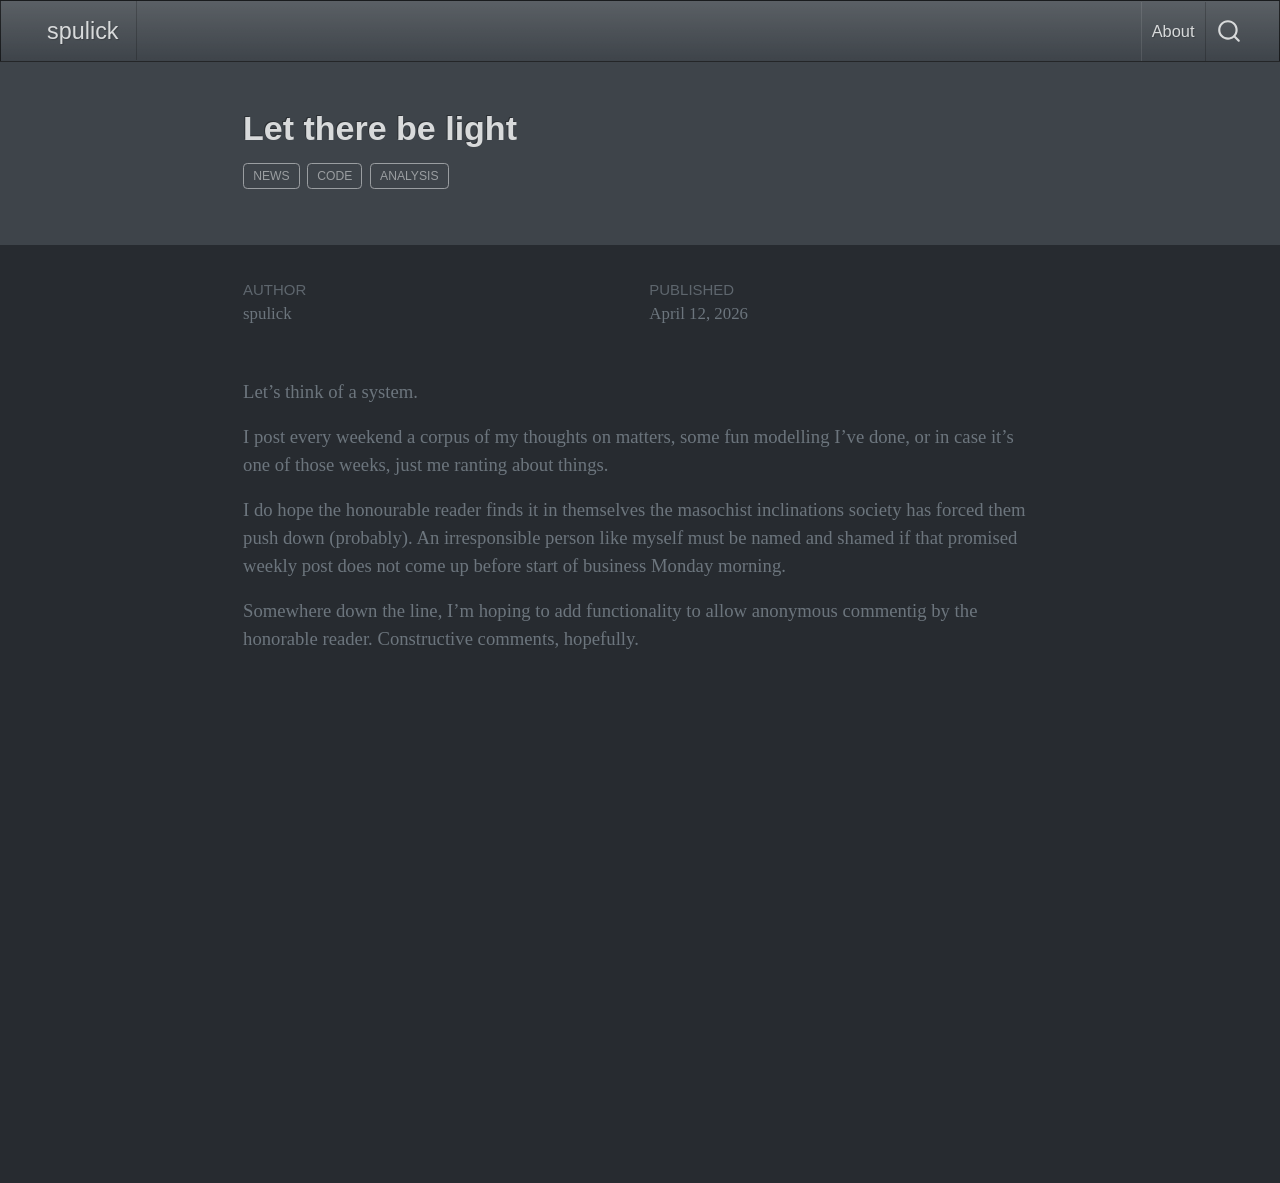
==== docs/posts/let-there-be-light/index.html @ ff6e0b41 "first post" ====
<!DOCTYPE html>
<html xmlns="http://www.w3.org/1999/xhtml" lang="en" xml:lang="en"><head>

<meta charset="utf-8">
<meta name="generator" content="quarto-1.9.36">

<meta name="viewport" content="width=device-width, initial-scale=1.0, user-scalable=yes">

<meta name="author" content="spulick">
<meta name="dcterms.date" content="2026-04-12">

<title>Let there be light – spulick</title>
<style>
/* Default styles provided by pandoc.
** See https://pandoc.org/MANUAL.html#variables-for-html for config info.
*/
code{white-space: pre-wrap;}
span.smallcaps{font-variant: small-caps;}
div.columns{display: flex; gap: min(4vw, 1.5em);}
div.column{flex: auto; overflow-x: auto;}
div.hanging-indent{margin-left: 1.5em; text-indent: -1.5em;}
ul.task-list{list-style: none;}
ul.task-list li input[type="checkbox"] {
  width: 0.8em;
  margin: 0 0.8em 0.2em -1em; /* quarto-specific, see https://github.com/quarto-dev/quarto-cli/issues/4556 */ 
  vertical-align: middle;
}
</style>


<script src="../../site_libs/quarto-nav/quarto-nav.js"></script>
<script src="../../site_libs/quarto-nav/headroom.min.js"></script>
<script src="../../site_libs/clipboard/clipboard.min.js"></script>
<script src="../../site_libs/quarto-search/autocomplete.umd.js"></script>
<script src="../../site_libs/quarto-search/fuse.min.js"></script>
<script src="../../site_libs/quarto-search/quarto-search.js"></script>
<meta name="quarto:offset" content="../../">
<script src="../../site_libs/quarto-html/quarto.js" type="module"></script>
<script src="../../site_libs/quarto-html/tabsets/tabsets.js" type="module"></script>
<script src="../../site_libs/quarto-html/popper.min.js"></script>
<script src="../../site_libs/quarto-html/tippy.umd.min.js"></script>
<script src="../../site_libs/quarto-html/anchor.min.js"></script>
<link href="../../site_libs/quarto-html/tippy.css" rel="stylesheet">
<link href="../../site_libs/quarto-html/quarto-syntax-highlighting-dark-f418161beb48e0141c760e455f12af2c.css" rel="stylesheet" id="quarto-text-highlighting-styles">
<script src="../../site_libs/bootstrap/bootstrap.min.js"></script>
<link href="../../site_libs/bootstrap/bootstrap-icons.css" rel="stylesheet">
<link href="../../site_libs/bootstrap/bootstrap-6e1418c7307e8a1997a0c33fc16a1750.min.css" rel="stylesheet" append-hash="true" id="quarto-bootstrap" data-mode="dark">
<script id="quarto-search-options" type="application/json">{
  "location": "navbar",
  "copy-button": false,
  "collapse-after": 3,
  "panel-placement": "end",
  "type": "overlay",
  "limit": 50,
  "keyboard-shortcut": [
    "f",
    "/",
    "s"
  ],
  "show-item-context": false,
  "language": {
    "search-no-results-text": "No results",
    "search-matching-documents-text": "matching documents",
    "search-copy-link-title": "Copy link to search",
    "search-hide-matches-text": "Hide additional matches",
    "search-more-match-text": "more match in this document",
    "search-more-matches-text": "more matches in this document",
    "search-clear-button-title": "Clear",
    "search-text-placeholder": "",
    "search-detached-cancel-button-title": "Cancel",
    "search-submit-button-title": "Submit",
    "search-label": "Search"
  }
}</script>


<link rel="stylesheet" href="../../styles.css">
</head>

<body class="nav-fixed fullcontent quarto-light">

<div id="quarto-search-results"></div>
  <header id="quarto-header" class="headroom fixed-top quarto-banner">
    <nav class="navbar navbar-expand-lg " data-bs-theme="dark">
      <div class="navbar-container container-fluid">
      <div class="navbar-brand-container mx-auto">
    <a class="navbar-brand" href="../../index.html">
    <span class="navbar-title">spulick</span>
    </a>
  </div>
            <div id="quarto-search" class="" title="Search"></div>
          <button class="navbar-toggler" type="button" data-bs-toggle="collapse" data-bs-target="#navbarCollapse" aria-controls="navbarCollapse" role="menu" aria-expanded="false" aria-label="Toggle navigation" onclick="if (window.quartoToggleHeadroom) { window.quartoToggleHeadroom(); }">
  <span class="navbar-toggler-icon"></span>
</button>
          <div class="collapse navbar-collapse" id="navbarCollapse">
            <ul class="navbar-nav navbar-nav-scroll ms-auto">
  <li class="nav-item">
    <a class="nav-link" href="../../about.html"> 
<span class="menu-text">About</span></a>
  </li>  
</ul>
          </div> <!-- /navcollapse -->
            <div class="quarto-navbar-tools">
</div>
      </div> <!-- /container-fluid -->
    </nav>
</header>
<!-- content -->
<header id="title-block-header" class="quarto-title-block default page-columns page-full">
  <div class="quarto-title-banner page-columns page-full">
    <div class="quarto-title column-body">
      <h1 class="title">Let there be light</h1>
                                <div class="quarto-categories">
                <div class="quarto-category">news</div>
                <div class="quarto-category">code</div>
                <div class="quarto-category">analysis</div>
              </div>
                  </div>
  </div>
    
  
  <div class="quarto-title-meta">

      <div>
      <div class="quarto-title-meta-heading">Author</div>
      <div class="quarto-title-meta-contents">
               <p>spulick </p>
            </div>
    </div>
      
      <div>
      <div class="quarto-title-meta-heading">Published</div>
      <div class="quarto-title-meta-contents">
        <p class="date">April 12, 2026</p>
      </div>
    </div>
    
      
    </div>
    
  
  </header><div id="quarto-content" class="quarto-container page-columns page-rows-contents page-layout-article page-navbar">
<!-- sidebar -->
<!-- margin-sidebar -->
    
<!-- main -->
<main class="content quarto-banner-title-block" id="quarto-document-content">





<p>Let’s think of a system.</p>
<p>I post every weekend a corpus of my thoughts on matters, some fun modelling I’ve done, or in case it’s one of those weeks, just me ranting about things.</p>
<p>I do hope the honourable reader finds it in themselves the masochist inclinations society has forced them push down (probably). An irresponsible person like myself must be named and shamed if that promised weekly post does not come up before start of business Monday morning.</p>
<p>Somewhere down the line, I’m hoping to add functionality to allow anonymous commentig by the honorable reader. Constructive comments, hopefully.</p>



</main> <!-- /main -->
<script id="quarto-html-after-body" type="application/javascript">
  window.document.addEventListener("DOMContentLoaded", function (event) {
    const icon = "";
    const anchorJS = new window.AnchorJS();
    anchorJS.options = {
      placement: 'right',
      icon: icon
    };
    anchorJS.add('.anchored');
    const isCodeAnnotation = (el) => {
      for (const clz of el.classList) {
        if (clz.startsWith('code-annotation-')) {                     
          return true;
        }
      }
      return false;
    }
    const onCopySuccess = function(e) {
      // button target
      const button = e.trigger;
      // don't keep focus
      button.blur();
      // flash "checked"
      button.classList.add('code-copy-button-checked');
      var currentTitle = button.getAttribute("title");
      button.setAttribute("title", "Copied!");
      let tooltip;
      if (window.bootstrap) {
        button.setAttribute("data-bs-toggle", "tooltip");
        button.setAttribute("data-bs-placement", "left");
        button.setAttribute("data-bs-title", "Copied!");
        tooltip = new bootstrap.Tooltip(button, 
          { trigger: "manual", 
            customClass: "code-copy-button-tooltip",
            offset: [0, -8]});
        tooltip.show();    
      }
      setTimeout(function() {
        if (tooltip) {
          tooltip.hide();
          button.removeAttribute("data-bs-title");
          button.removeAttribute("data-bs-toggle");
          button.removeAttribute("data-bs-placement");
        }
        button.setAttribute("title", currentTitle);
        button.classList.remove('code-copy-button-checked');
      }, 1000);
      // clear code selection
      e.clearSelection();
    }
    const getTextToCopy = function(trigger) {
      const outerScaffold = trigger.parentElement.cloneNode(true);
      const codeEl = outerScaffold.querySelector('code');
      for (const childEl of codeEl.children) {
        if (isCodeAnnotation(childEl)) {
          childEl.remove();
        }
      }
      return codeEl.innerText;
    }
    const clipboard = new window.ClipboardJS('.code-copy-button:not([data-in-quarto-modal])', {
      text: getTextToCopy
    });
    clipboard.on('success', onCopySuccess);
    if (window.document.getElementById('quarto-embedded-source-code-modal')) {
      const clipboardModal = new window.ClipboardJS('.code-copy-button[data-in-quarto-modal]', {
        text: getTextToCopy,
        container: window.document.getElementById('quarto-embedded-source-code-modal')
      });
      clipboardModal.on('success', onCopySuccess);
    }
      var localhostRegex = new RegExp(/^(?:http|https):\/\/localhost\:?[0-9]*\//);
      var mailtoRegex = new RegExp(/^mailto:/);
        var filterRegex = new RegExp("https:\/\/orectique\.github\.io");
      var isInternal = (href) => {
          return filterRegex.test(href) || localhostRegex.test(href) || mailtoRegex.test(href);
      }
      // Inspect non-navigation links and adorn them if external
     var links = window.document.querySelectorAll('a[href]:not(.nav-link):not(.navbar-brand):not(.toc-action):not(.sidebar-link):not(.sidebar-item-toggle):not(.pagination-link):not(.no-external):not([aria-hidden]):not(.dropdown-item):not(.quarto-navigation-tool):not(.about-link)');
      for (var i=0; i<links.length; i++) {
        const link = links[i];
        if (!isInternal(link.href)) {
          // undo the damage that might have been done by quarto-nav.js in the case of
          // links that we want to consider external
          if (link.dataset.originalHref !== undefined) {
            link.href = link.dataset.originalHref;
          }
        }
      }
    function tippyHover(el, contentFn, onTriggerFn, onUntriggerFn) {
      const config = {
        allowHTML: true,
        maxWidth: 500,
        delay: 100,
        arrow: false,
        appendTo: function(el) {
            return el.parentElement;
        },
        interactive: true,
        interactiveBorder: 10,
        theme: 'quarto',
        placement: 'bottom-start',
      };
      if (contentFn) {
        config.content = contentFn;
      }
      if (onTriggerFn) {
        config.onTrigger = onTriggerFn;
      }
      if (onUntriggerFn) {
        config.onUntrigger = onUntriggerFn;
      }
      window.tippy(el, config); 
    }
    const noterefs = window.document.querySelectorAll('a[role="doc-noteref"]');
    for (var i=0; i<noterefs.length; i++) {
      const ref = noterefs[i];
      tippyHover(ref, function() {
        // use id or data attribute instead here
        let href = ref.getAttribute('data-footnote-href') || ref.getAttribute('href');
        try { href = new URL(href).hash; } catch {}
        const id = href.replace(/^#\/?/, "");
        const note = window.document.getElementById(id);
        if (note) {
          return note.innerHTML;
        } else {
          return "";
        }
      });
    }
    const xrefs = window.document.querySelectorAll('a.quarto-xref');
    const processXRef = (id, note) => {
      // Strip column container classes
      const stripColumnClz = (el) => {
        el.classList.remove("page-full", "page-columns");
        if (el.children) {
          for (const child of el.children) {
            stripColumnClz(child);
          }
        }
      }
      stripColumnClz(note)
      if (id === null || id.startsWith('sec-')) {
        // Special case sections, only their first couple elements
        const container = document.createElement("div");
        if (note.children && note.children.length > 2) {
          container.appendChild(note.children[0].cloneNode(true));
          for (let i = 1; i < note.children.length; i++) {
            const child = note.children[i];
            if (child.tagName === "P" && child.innerText === "") {
              continue;
            } else {
              container.appendChild(child.cloneNode(true));
              break;
            }
          }
          if (window.Quarto?.typesetMath) {
            window.Quarto.typesetMath(container);
          }
          return container.innerHTML
        } else {
          if (window.Quarto?.typesetMath) {
            window.Quarto.typesetMath(note);
          }
          return note.innerHTML;
        }
      } else {
        // Remove any anchor links if they are present
        const anchorLink = note.querySelector('a.anchorjs-link');
        if (anchorLink) {
          anchorLink.remove();
        }
        if (window.Quarto?.typesetMath) {
          window.Quarto.typesetMath(note);
        }
        if (note.classList.contains("callout")) {
          return note.outerHTML;
        } else {
          return note.innerHTML;
        }
      }
    }
    for (var i=0; i<xrefs.length; i++) {
      const xref = xrefs[i];
      tippyHover(xref, undefined, function(instance) {
        instance.disable();
        let url = xref.getAttribute('href');
        let hash = undefined; 
        if (url.startsWith('#')) {
          hash = url;
        } else {
          try { hash = new URL(url).hash; } catch {}
        }
        if (hash) {
          const id = hash.replace(/^#\/?/, "");
          const note = window.document.getElementById(id);
          if (note !== null) {
            try {
              const html = processXRef(id, note.cloneNode(true));
              instance.setContent(html);
            } finally {
              instance.enable();
              instance.show();
            }
          } else {
            // See if we can fetch this
            fetch(url.split('#')[0])
            .then(res => res.text())
            .then(html => {
              const parser = new DOMParser();
              const htmlDoc = parser.parseFromString(html, "text/html");
              const note = htmlDoc.getElementById(id);
              if (note !== null) {
                const html = processXRef(id, note);
                instance.setContent(html);
              } 
            }).finally(() => {
              instance.enable();
              instance.show();
            });
          }
        } else {
          // See if we can fetch a full url (with no hash to target)
          // This is a special case and we should probably do some content thinning / targeting
          fetch(url)
          .then(res => res.text())
          .then(html => {
            const parser = new DOMParser();
            const htmlDoc = parser.parseFromString(html, "text/html");
            const note = htmlDoc.querySelector('main.content');
            if (note !== null) {
              // This should only happen for chapter cross references
              // (since there is no id in the URL)
              // remove the first header
              if (note.children.length > 0 && note.children[0].tagName === "HEADER") {
                note.children[0].remove();
              }
              const html = processXRef(null, note);
              instance.setContent(html);
            } 
          }).finally(() => {
            instance.enable();
            instance.show();
          });
        }
      }, function(instance) {
      });
    }
        let selectedAnnoteEl;
        const selectorForAnnotation = ( cell, annotation) => {
          let cellAttr = 'data-code-cell="' + cell + '"';
          let lineAttr = 'data-code-annotation="' +  annotation + '"';
          const selector = 'span[' + cellAttr + '][' + lineAttr + ']';
          return selector;
        }
        const selectCodeLines = (annoteEl) => {
          const doc = window.document;
          const targetCell = annoteEl.getAttribute("data-target-cell");
          const targetAnnotation = annoteEl.getAttribute("data-target-annotation");
          const annoteSpan = window.document.querySelector(selectorForAnnotation(targetCell, targetAnnotation));
          const lines = annoteSpan.getAttribute("data-code-lines").split(",");
          const lineIds = lines.map((line) => {
            return targetCell + "-" + line;
          })
          let top = null;
          let height = null;
          let parent = null;
          if (lineIds.length > 0) {
              //compute the position of the single el (top and bottom and make a div)
              const el = window.document.getElementById(lineIds[0]);
              top = el.offsetTop;
              height = el.offsetHeight;
              parent = el.parentElement.parentElement;
            if (lineIds.length > 1) {
              const lastEl = window.document.getElementById(lineIds[lineIds.length - 1]);
              const bottom = lastEl.offsetTop + lastEl.offsetHeight;
              height = bottom - top;
            }
            if (top !== null && height !== null && parent !== null) {
              // cook up a div (if necessary) and position it 
              let div = window.document.getElementById("code-annotation-line-highlight");
              if (div === null) {
                div = window.document.createElement("div");
                div.setAttribute("id", "code-annotation-line-highlight");
                div.style.position = 'absolute';
                parent.appendChild(div);
              }
              div.style.top = top - 2 + "px";
              div.style.height = height + 4 + "px";
              div.style.left = 0;
              let gutterDiv = window.document.getElementById("code-annotation-line-highlight-gutter");
              if (gutterDiv === null) {
                gutterDiv = window.document.createElement("div");
                gutterDiv.setAttribute("id", "code-annotation-line-highlight-gutter");
                gutterDiv.style.position = 'absolute';
                const codeCell = window.document.getElementById(targetCell);
                const gutter = codeCell.querySelector('.code-annotation-gutter');
                gutter.appendChild(gutterDiv);
              }
              gutterDiv.style.top = top - 2 + "px";
              gutterDiv.style.height = height + 4 + "px";
            }
            selectedAnnoteEl = annoteEl;
          }
        };
        const unselectCodeLines = () => {
          const elementsIds = ["code-annotation-line-highlight", "code-annotation-line-highlight-gutter"];
          elementsIds.forEach((elId) => {
            const div = window.document.getElementById(elId);
            if (div) {
              div.remove();
            }
          });
          selectedAnnoteEl = undefined;
        };
          // Handle positioning of the toggle
      window.addEventListener(
        "resize",
        throttle(() => {
          elRect = undefined;
          if (selectedAnnoteEl) {
            selectCodeLines(selectedAnnoteEl);
          }
        }, 10)
      );
      function throttle(fn, ms) {
      let throttle = false;
      let timer;
        return (...args) => {
          if(!throttle) { // first call gets through
              fn.apply(this, args);
              throttle = true;
          } else { // all the others get throttled
              if(timer) clearTimeout(timer); // cancel #2
              timer = setTimeout(() => {
                fn.apply(this, args);
                timer = throttle = false;
              }, ms);
          }
        };
      }
        // Attach click handler to the DT
        const annoteDls = window.document.querySelectorAll('dt[data-target-cell]');
        for (const annoteDlNode of annoteDls) {
          annoteDlNode.addEventListener('click', (event) => {
            const clickedEl = event.target;
            if (clickedEl !== selectedAnnoteEl) {
              unselectCodeLines();
              const activeEl = window.document.querySelector('dt[data-target-cell].code-annotation-active');
              if (activeEl) {
                activeEl.classList.remove('code-annotation-active');
              }
              selectCodeLines(clickedEl);
              clickedEl.classList.add('code-annotation-active');
            } else {
              // Unselect the line
              unselectCodeLines();
              clickedEl.classList.remove('code-annotation-active');
            }
          });
        }
    const findCites = (el) => {
      const parentEl = el.parentElement;
      if (parentEl) {
        const cites = parentEl.dataset.cites;
        if (cites) {
          return {
            el,
            cites: cites.split(' ')
          };
        } else {
          return findCites(el.parentElement)
        }
      } else {
        return undefined;
      }
    };
    var bibliorefs = window.document.querySelectorAll('a[role="doc-biblioref"]');
    for (var i=0; i<bibliorefs.length; i++) {
      const ref = bibliorefs[i];
      const citeInfo = findCites(ref);
      if (citeInfo) {
        tippyHover(citeInfo.el, function() {
          var popup = window.document.createElement('div');
          citeInfo.cites.forEach(function(cite) {
            var citeDiv = window.document.createElement('div');
            citeDiv.classList.add('hanging-indent');
            citeDiv.classList.add('csl-entry');
            var biblioDiv = window.document.getElementById('ref-' + cite);
            if (biblioDiv) {
              citeDiv.innerHTML = biblioDiv.innerHTML;
            }
            popup.appendChild(citeDiv);
          });
          return popup.innerHTML;
        });
      }
    }
  });
  </script>
</div> <!-- /content -->




</body></html>
---- docs/site_libs/quarto-html/tippy.css ----
.tippy-box[data-animation=fade][data-state=hidden]{opacity:0}[data-tippy-root]{max-width:calc(100vw - 10px)}.tippy-box{position:relative;background-color:#333;color:#fff;border-radius:4px;font-size:14px;line-height:1.4;white-space:normal;outline:0;transition-property:transform,visibility,opacity}.tippy-box[data-placement^=top]>.tippy-arrow{bottom:0}.tippy-box[data-placement^=top]>.tippy-arrow:before{bottom:-7px;left:0;border-width:8px 8px 0;border-top-color:initial;transform-origin:center top}.tippy-box[data-placement^=bottom]>.tippy-arrow{top:0}.tippy-box[data-placement^=bottom]>.tippy-arrow:before{top:-7px;left:0;border-width:0 8px 8px;border-bottom-color:initial;transform-origin:center bottom}.tippy-box[data-placement^=left]>.tippy-arrow{right:0}.tippy-box[data-placement^=left]>.tippy-arrow:before{border-width:8px 0 8px 8px;border-left-color:initial;right:-7px;transform-origin:center left}.tippy-box[data-placement^=right]>.tippy-arrow{left:0}.tippy-box[data-placement^=right]>.tippy-arrow:before{left:-7px;border-width:8px 8px 8px 0;border-right-color:initial;transform-origin:center right}.tippy-box[data-inertia][data-state=visible]{transition-timing-function:cubic-bezier(.54,1.5,.38,1.11)}.tippy-arrow{width:16px;height:16px;color:#333}.tippy-arrow:before{content:"";position:absolute;border-color:transparent;border-style:solid}.tippy-content{position:relative;padding:5px 9px;z-index:1}
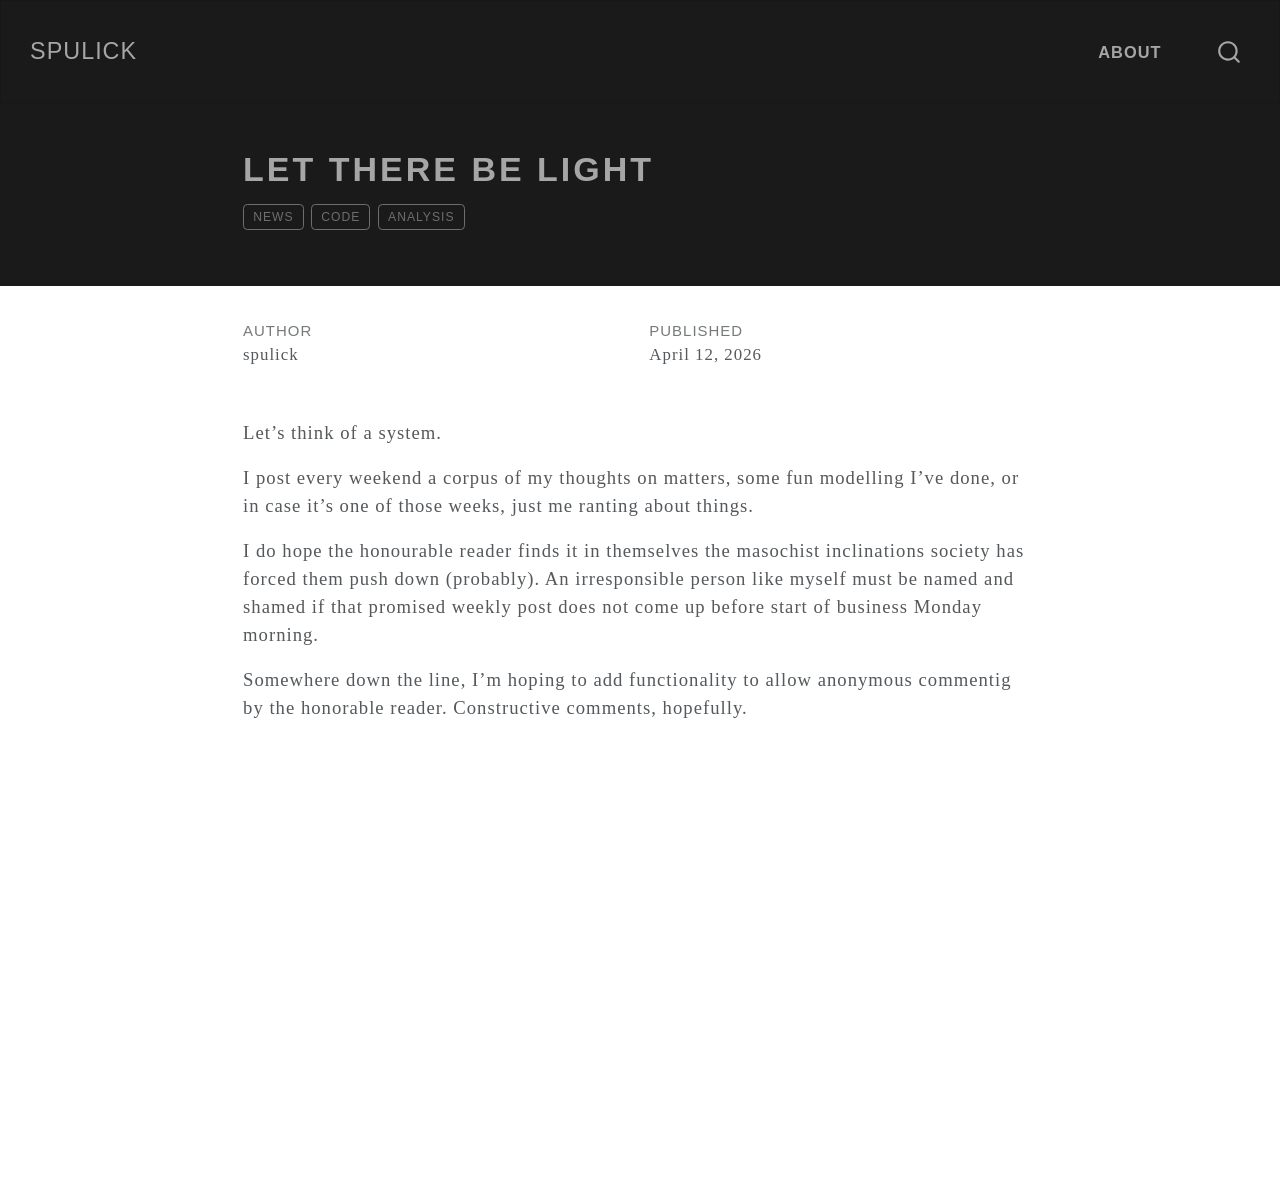
==== commit 3e941517: "first post" ====
--- a/docs/posts/let-there-be-light/index.html
+++ b/docs/posts/let-there-be-light/index.html
@@ -41,10 +41,10 @@
 <script src="../../site_libs/quarto-html/tippy.umd.min.js"></script>
 <script src="../../site_libs/quarto-html/anchor.min.js"></script>
 <link href="../../site_libs/quarto-html/tippy.css" rel="stylesheet">
-<link href="../../site_libs/quarto-html/quarto-syntax-highlighting-dark-f418161beb48e0141c760e455f12af2c.css" rel="stylesheet" id="quarto-text-highlighting-styles">
+<link href="../../site_libs/quarto-html/quarto-syntax-highlighting-845c23b38eaddc0f92fda52bfe77a8c8.css" rel="stylesheet" id="quarto-text-highlighting-styles">
 <script src="../../site_libs/bootstrap/bootstrap.min.js"></script>
 <link href="../../site_libs/bootstrap/bootstrap-icons.css" rel="stylesheet">
-<link href="../../site_libs/bootstrap/bootstrap-6e1418c7307e8a1997a0c33fc16a1750.min.css" rel="stylesheet" append-hash="true" id="quarto-bootstrap" data-mode="dark">
+<link href="../../site_libs/bootstrap/bootstrap-02dc0880b6fbe15156df90eae56b6f1d.min.css" rel="stylesheet" append-hash="true" id="quarto-bootstrap" data-mode="light">
 <script id="quarto-search-options" type="application/json">{
   "location": "navbar",
   "copy-button": false,
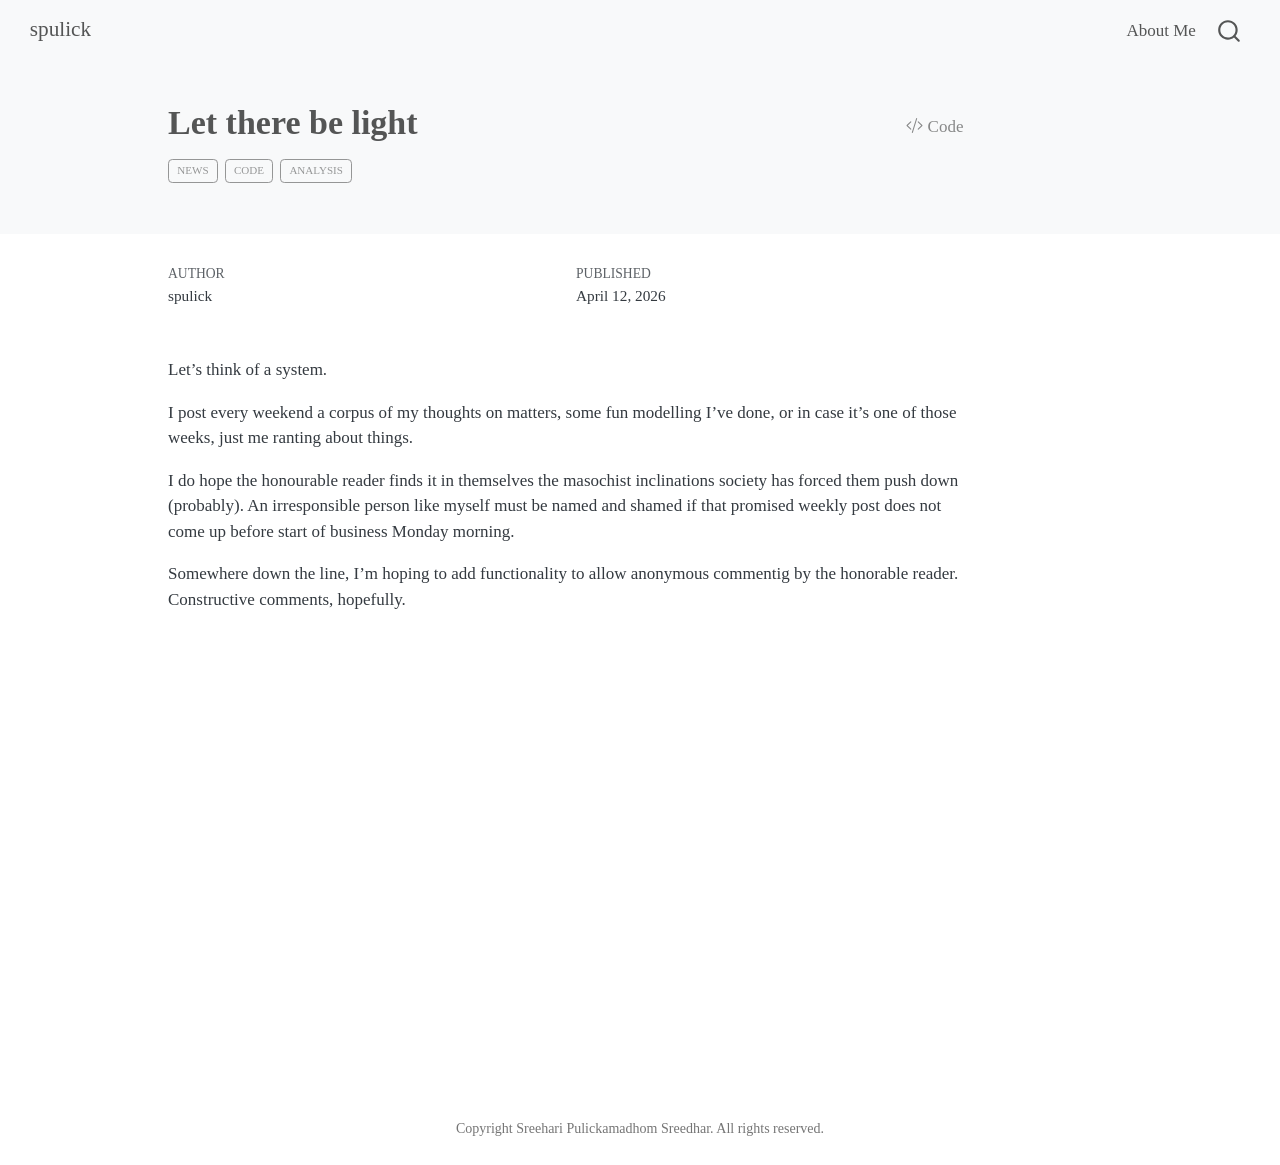
==== commit 050c0d44: "new themeing" ====
--- a/docs/posts/let-there-be-light/index.html
+++ b/docs/posts/let-there-be-light/index.html
@@ -25,6 +25,41 @@
   margin: 0 0.8em 0.2em -1em; /* quarto-specific, see https://github.com/quarto-dev/quarto-cli/issues/4556 */ 
   vertical-align: middle;
 }
+/* CSS for syntax highlighting */
+html { -webkit-text-size-adjust: 100%; }
+pre > code.sourceCode { white-space: pre; position: relative; }
+pre > code.sourceCode > span { display: inline-block; line-height: 1.25; }
+pre > code.sourceCode > span:empty { height: 1.2em; }
+.sourceCode { overflow: visible; }
+code.sourceCode > span { color: inherit; text-decoration: inherit; }
+div.sourceCode { margin: 1em 0; }
+pre.sourceCode { margin: 0; }
+@media screen {
+div.sourceCode { overflow: auto; }
+}
+@media print {
+pre > code.sourceCode { white-space: pre-wrap; }
+pre > code.sourceCode > span { text-indent: -5em; padding-left: 5em; }
+}
+pre.numberSource code
+  { counter-reset: source-line 0; }
+pre.numberSource code > span
+  { position: relative; left: -4em; counter-increment: source-line; }
+pre.numberSource code > span > a:first-child::before
+  { content: counter(source-line);
+    position: relative; left: -1em; text-align: right; vertical-align: baseline;
+    border: none; display: inline-block;
+    -webkit-touch-callout: none; -webkit-user-select: none;
+    -khtml-user-select: none; -moz-user-select: none;
+    -ms-user-select: none; user-select: none;
+    padding: 0 4px; width: 4em;
+  }
+pre.numberSource { margin-left: 3em;  padding-left: 4px; }
+div.sourceCode
+  {   }
+@media screen {
+pre > code.sourceCode > span > a:first-child::before { text-decoration: underline; }
+}
 </style>
 
 
@@ -41,10 +76,10 @@
 <script src="../../site_libs/quarto-html/tippy.umd.min.js"></script>
 <script src="../../site_libs/quarto-html/anchor.min.js"></script>
 <link href="../../site_libs/quarto-html/tippy.css" rel="stylesheet">
-<link href="../../site_libs/quarto-html/quarto-syntax-highlighting-845c23b38eaddc0f92fda52bfe77a8c8.css" rel="stylesheet" id="quarto-text-highlighting-styles">
+<link href="../../site_libs/quarto-html/quarto-syntax-highlighting-a06763021a52c43c40a351ac8b799b8f.css" rel="stylesheet" id="quarto-text-highlighting-styles">
 <script src="../../site_libs/bootstrap/bootstrap.min.js"></script>
 <link href="../../site_libs/bootstrap/bootstrap-icons.css" rel="stylesheet">
-<link href="../../site_libs/bootstrap/bootstrap-02dc0880b6fbe15156df90eae56b6f1d.min.css" rel="stylesheet" append-hash="true" id="quarto-bootstrap" data-mode="light">
+<link href="../../site_libs/bootstrap/bootstrap-e4dd36a664c12945fe01d4b4748d0a98.min.css" rel="stylesheet" append-hash="true" id="quarto-bootstrap" data-mode="light">
 <script id="quarto-search-options" type="application/json">{
   "location": "navbar",
   "copy-button": false,
@@ -72,12 +107,25 @@
     "search-label": "Search"
   }
 }</script>
-
-
-<link rel="stylesheet" href="../../styles.css">
+<style>
+@import url('https://fonts.googleapis.com/css2?family=EB+Garamond:ital,wght@0,400..800;1,400..800&display=swap')
+@import url('https://fonts.googleapis.com/css2?family=Fira+Code:wght@300..700&display=swap')
+</style>
+<script>
+MathJax = {
+    tex: {
+        tags: 'all'  // should be 'ams', 'none', or 'all'
+    },
+    output: {
+        font: 'mathjax-fira'
+    }
+};
+</script>
+
+
 </head>
 
-<body class="nav-fixed fullcontent quarto-light">
+<body class="nav-fixed quarto-light">
 
 <div id="quarto-search-results"></div>
   <header id="quarto-header" class="headroom fixed-top quarto-banner">
@@ -96,7 +144,7 @@
             <ul class="navbar-nav navbar-nav-scroll ms-auto">
   <li class="nav-item">
     <a class="nav-link" href="../../about.html"> 
-<span class="menu-text">About</span></a>
+<span class="menu-text">About Me</span></a>
   </li>  
 </ul>
           </div> <!-- /navcollapse -->
@@ -109,7 +157,7 @@
 <header id="title-block-header" class="quarto-title-block default page-columns page-full">
   <div class="quarto-title-banner page-columns page-full">
     <div class="quarto-title column-body">
-      <h1 class="title">Let there be light</h1>
+      <div class="quarto-title-block"><div><h1 class="title">Let there be light</h1><button type="button" class="btn code-tools-button" id="quarto-code-tools-source"><i class="bi"></i> Code</button></div></div>
                                 <div class="quarto-categories">
                 <div class="quarto-category">news</div>
                 <div class="quarto-category">code</div>
@@ -142,7 +190,9 @@
   </header><div id="quarto-content" class="quarto-container page-columns page-rows-contents page-layout-article page-navbar">
 <!-- sidebar -->
 <!-- margin-sidebar -->
-    
+    <div id="quarto-margin-sidebar" class="sidebar margin-sidebar zindex-bottom">
+        
+    </div>
 <!-- main -->
 <main class="content quarto-banner-title-block" id="quarto-document-content">
 
@@ -157,7 +207,8 @@
 
 
 
-</main> <!-- /main -->
+
+<a onclick="window.scrollTo(0, 0); return false;" role="button" id="quarto-back-to-top"><i class="bi bi-arrow-up"></i> Back to top</a></main> <!-- /main -->
 <script id="quarto-html-after-body" type="application/javascript">
   window.document.addEventListener("DOMContentLoaded", function (event) {
     const icon = "";
@@ -229,6 +280,57 @@
       });
       clipboardModal.on('success', onCopySuccess);
     }
+    const viewSource = window.document.getElementById('quarto-view-source') ||
+                       window.document.getElementById('quarto-code-tools-source');
+    if (viewSource) {
+      const sourceUrl = viewSource.getAttribute("data-quarto-source-url");
+      viewSource.addEventListener("click", function(e) {
+        if (sourceUrl) {
+          // rstudio viewer pane
+          if (/\bcapabilities=\b/.test(window.location)) {
+            window.open(sourceUrl);
+          } else {
+            window.location.href = sourceUrl;
+          }
+        } else {
+          const modal = new bootstrap.Modal(document.getElementById('quarto-embedded-source-code-modal'));
+          modal.show();
+        }
+        return false;
+      });
+    }
+    function toggleCodeHandler(show) {
+      return function(e) {
+        const detailsSrc = window.document.querySelectorAll(".cell > details > .sourceCode");
+        for (let i=0; i<detailsSrc.length; i++) {
+          const details = detailsSrc[i].parentElement;
+          if (show) {
+            details.open = true;
+          } else {
+            details.removeAttribute("open");
+          }
+        }
+        const cellCodeDivs = window.document.querySelectorAll(".cell > .sourceCode");
+        const fromCls = show ? "hidden" : "unhidden";
+        const toCls = show ? "unhidden" : "hidden";
+        for (let i=0; i<cellCodeDivs.length; i++) {
+          const codeDiv = cellCodeDivs[i];
+          if (codeDiv.classList.contains(fromCls)) {
+            codeDiv.classList.remove(fromCls);
+            codeDiv.classList.add(toCls);
+          } 
+        }
+        return false;
+      }
+    }
+    const hideAllCode = window.document.getElementById("quarto-hide-all-code");
+    if (hideAllCode) {
+      hideAllCode.addEventListener("click", toggleCodeHandler(false));
+    }
+    const showAllCode = window.document.getElementById("quarto-show-all-code");
+    if (showAllCode) {
+      showAllCode.addEventListener("click", toggleCodeHandler(true));
+    }
       var localhostRegex = new RegExp(/^(?:http|https):\/\/localhost\:?[0-9]*\//);
       var mailtoRegex = new RegExp(/^mailto:/);
         var filterRegex = new RegExp("https:\/\/orectique\.github\.io");
@@ -245,6 +347,13 @@
           if (link.dataset.originalHref !== undefined) {
             link.href = link.dataset.originalHref;
           }
+            // target, if specified
+            link.setAttribute("target", "_blank");
+            if (link.getAttribute("rel") === null) {
+              link.setAttribute("rel", "noopener");
+            }
+            // default icon
+            link.classList.add("external");
         }
       }
     function tippyHover(el, contentFn, onTriggerFn, onUntriggerFn) {
@@ -557,8 +666,41 @@
       }
     }
   });
-  </script>
+  </script><div class="modal fade" id="quarto-embedded-source-code-modal" tabindex="-1" aria-labelledby="quarto-embedded-source-code-modal-label" aria-hidden="true"><div class="modal-dialog modal-dialog-scrollable"><div class="modal-content"><div class="modal-header"><h5 class="modal-title" id="quarto-embedded-source-code-modal-label">Source Code</h5><button class="btn-close" data-bs-dismiss="modal"></button></div><div class="modal-body"><div class="">
+<div class="code-copy-outer-scaffold"><div class="sourceCode" id="cb1" data-shortcodes="false"><pre class="sourceCode markdown code-with-copy"><code class="sourceCode markdown"><span id="cb1-1"><a href="#cb1-1" aria-hidden="true" tabindex="-1"></a><span class="co">---</span></span>
+<span id="cb1-2"><a href="#cb1-2" aria-hidden="true" tabindex="-1"></a><span class="an">title:</span><span class="co"> "Let there be light"</span></span>
+<span id="cb1-3"><a href="#cb1-3" aria-hidden="true" tabindex="-1"></a><span class="an">author:</span><span class="co"> "spulick"</span></span>
+<span id="cb1-4"><a href="#cb1-4" aria-hidden="true" tabindex="-1"></a><span class="an">date:</span><span class="co"> "2026-04-12"</span></span>
+<span id="cb1-5"><a href="#cb1-5" aria-hidden="true" tabindex="-1"></a><span class="an">categories:</span><span class="co"> [news, code, analysis]</span></span>
+<span id="cb1-6"><a href="#cb1-6" aria-hidden="true" tabindex="-1"></a><span class="co">#image: "image.jpg"</span></span>
+<span id="cb1-7"><a href="#cb1-7" aria-hidden="true" tabindex="-1"></a><span class="co">---</span></span>
+<span id="cb1-8"><a href="#cb1-8" aria-hidden="true" tabindex="-1"></a></span>
+<span id="cb1-9"><a href="#cb1-9" aria-hidden="true" tabindex="-1"></a>Let's think of a system. </span>
+<span id="cb1-10"><a href="#cb1-10" aria-hidden="true" tabindex="-1"></a></span>
+<span id="cb1-11"><a href="#cb1-11" aria-hidden="true" tabindex="-1"></a>I post every weekend a corpus of my thoughts on matters, some fun modelling I've done, or in case it's one of those weeks, just me ranting about things. </span>
+<span id="cb1-12"><a href="#cb1-12" aria-hidden="true" tabindex="-1"></a></span>
+<span id="cb1-13"><a href="#cb1-13" aria-hidden="true" tabindex="-1"></a>I do hope the honourable reader finds it in themselves the masochist inclinations society has forced them push down (probably). An irresponsible person like myself must be named and shamed if that promised weekly post does not come up before start of business Monday morning. </span>
+<span id="cb1-14"><a href="#cb1-14" aria-hidden="true" tabindex="-1"></a></span>
+<span id="cb1-15"><a href="#cb1-15" aria-hidden="true" tabindex="-1"></a>Somewhere down the line, I'm hoping to add functionality to allow anonymous commentig by the honorable reader. Constructive comments, hopefully.</span></code></pre></div><button title="Copy to Clipboard" class="code-copy-button" data-in-quarto-modal=""><i class="bi"></i></button></div>
+</div></div></div></div></div>
 </div> <!-- /content -->
+<footer class="footer">
+  <div class="nav-footer">
+    <div class="nav-footer-left">
+      &nbsp;
+    </div>   
+    <div class="nav-footer-center">
+      <ul class="footer-items list-unstyled">
+    <li class="nav-item">
+ Copyright Sreehari Pulickamadhom Sreedhar. All rights reserved.
+  </li>  
+</ul>
+    </div>
+    <div class="nav-footer-right">
+      &nbsp;
+    </div>
+  </div>
+</footer>
 
 
 
--- a/docs/site_libs/quarto-html/quarto-syntax-highlighting-a06763021a52c43c40a351ac8b799b8f.css
+++ b/docs/site_libs/quarto-html/quarto-syntax-highlighting-a06763021a52c43c40a351ac8b799b8f.css
@@ -0,0 +1,210 @@
+/* quarto syntax highlight colors */
+:root {
+  --quarto-hl-al-color: #ff5555;
+  --quarto-hl-an-color: #6a737d;
+  --quarto-hl-at-color: #d73a49;
+  --quarto-hl-bn-color: #005cc5;
+  --quarto-hl-bu-color: #d73a49;
+  --quarto-hl-ch-color: #032f62;
+  --quarto-hl-co-color: #6a737d;
+  --quarto-hl-cv-color: #6a737d;
+  --quarto-hl-cn-color: #005cc5;
+  --quarto-hl-cf-color: #d73a49;
+  --quarto-hl-dt-color: #d73a49;
+  --quarto-hl-dv-color: #005cc5;
+  --quarto-hl-do-color: #6a737d;
+  --quarto-hl-er-color: #ff5555;
+  --quarto-hl-ex-color: #d73a49;
+  --quarto-hl-fl-color: #005cc5;
+  --quarto-hl-fu-color: #6f42c1;
+  --quarto-hl-im-color: #032f62;
+  --quarto-hl-in-color: #6a737d;
+  --quarto-hl-kw-color: #d73a49;
+  --quarto-hl-op-color: #24292e;
+  --quarto-hl-pp-color: #d73a49;
+  --quarto-hl-re-color: #6a737d;
+  --quarto-hl-sc-color: #005cc5;
+  --quarto-hl-ss-color: #032f62;
+  --quarto-hl-st-color: #032f62;
+  --quarto-hl-va-color: #e36209;
+  --quarto-hl-vs-color: #032f62;
+  --quarto-hl-wa-color: #ff5555;
+}
+
+/* other quarto variables */
+:root {
+  --quarto-font-monospace: SFMono-Regular, Menlo, Monaco, Consolas, "Liberation Mono", "Courier New", monospace;
+}
+
+/* syntax highlight based on Pandoc's rules */
+pre > code.sourceCode > span {
+  color: #24292e;
+}
+
+code.sourceCode > span {
+  color: #24292e;
+}
+
+div.sourceCode,
+div.sourceCode pre.sourceCode {
+  color: #24292e;
+}
+
+/* Normal */
+code span {
+  color: #24292e;
+}
+
+/* Alert */
+code span.al {
+  font-weight: bold;
+  color: #ff5555;
+}
+
+/* Annotation */
+code span.an {
+  color: #6a737d;
+}
+
+/* Attribute */
+code span.at {
+  color: #d73a49;
+}
+
+/* BaseN */
+code span.bn {
+  color: #005cc5;
+}
+
+/* BuiltIn */
+code span.bu {
+  color: #d73a49;
+}
+
+/* ControlFlow */
+code span.cf {
+  color: #d73a49;
+}
+
+/* Char */
+code span.ch {
+  color: #032f62;
+}
+
+/* Constant */
+code span.cn {
+  color: #005cc5;
+}
+
+/* Comment */
+code span.co {
+  color: #6a737d;
+}
+
+/* CommentVar */
+code span.cv {
+  color: #6a737d;
+}
+
+/* Documentation */
+code span.do {
+  color: #6a737d;
+}
+
+/* DataType */
+code span.dt {
+  color: #d73a49;
+}
+
+/* DecVal */
+code span.dv {
+  color: #005cc5;
+}
+
+/* Error */
+code span.er {
+  color: #ff5555;
+  text-decoration: underline;
+}
+
+/* Extension */
+code span.ex {
+  font-weight: bold;
+  color: #d73a49;
+}
+
+/* Float */
+code span.fl {
+  color: #005cc5;
+}
+
+/* Function */
+code span.fu {
+  color: #6f42c1;
+}
+
+/* Import */
+code span.im {
+  color: #032f62;
+}
+
+/* Information */
+code span.in {
+  color: #6a737d;
+}
+
+/* Keyword */
+code span.kw {
+  color: #d73a49;
+}
+
+/* Operator */
+code span.op {
+  color: #24292e;
+}
+
+/* Preprocessor */
+code span.pp {
+  color: #d73a49;
+}
+
+/* RegionMarker */
+code span.re {
+  color: #6a737d;
+}
+
+/* SpecialChar */
+code span.sc {
+  color: #005cc5;
+}
+
+/* SpecialString */
+code span.ss {
+  color: #032f62;
+}
+
+/* String */
+code span.st {
+  color: #032f62;
+}
+
+/* Variable */
+code span.va {
+  color: #e36209;
+}
+
+/* VerbatimString */
+code span.vs {
+  color: #032f62;
+}
+
+/* Warning */
+code span.wa {
+  color: #ff5555;
+}
+
+.prevent-inlining {
+  content: "</";
+}
+
+/*# sourceMappingURL=46e398abf449b319388f84d8d856e60b.css.map */
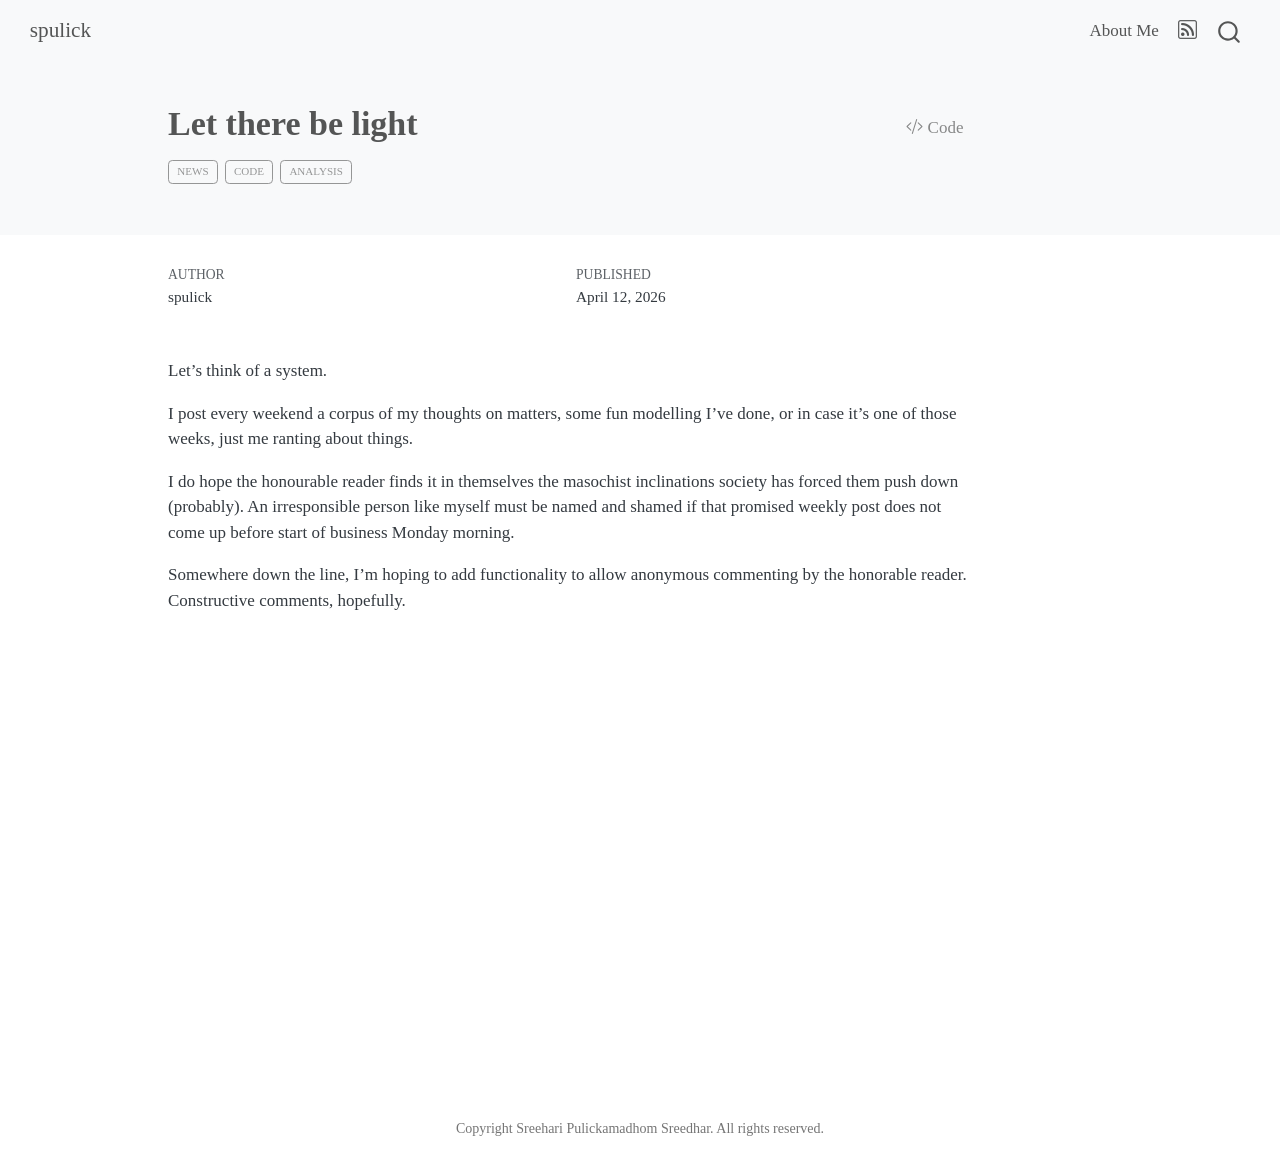
==== commit c899d293: "new themeing" ====
--- a/docs/posts/let-there-be-light/index.html
+++ b/docs/posts/let-there-be-light/index.html
@@ -146,6 +146,11 @@
     <a class="nav-link" href="../../about.html"> 
 <span class="menu-text">About Me</span></a>
   </li>  
+  <li class="nav-item compact">
+    <a class="nav-link" href="../../index.xml"> <i class="bi bi-rss" role="img">
+</i> 
+<span class="menu-text"></span></a>
+  </li>  
 </ul>
           </div> <!-- /navcollapse -->
             <div class="quarto-navbar-tools">
@@ -203,7 +208,7 @@
 <p>Let’s think of a system.</p>
 <p>I post every weekend a corpus of my thoughts on matters, some fun modelling I’ve done, or in case it’s one of those weeks, just me ranting about things.</p>
 <p>I do hope the honourable reader finds it in themselves the masochist inclinations society has forced them push down (probably). An irresponsible person like myself must be named and shamed if that promised weekly post does not come up before start of business Monday morning.</p>
-<p>Somewhere down the line, I’m hoping to add functionality to allow anonymous commentig by the honorable reader. Constructive comments, hopefully.</p>
+<p>Somewhere down the line, I’m hoping to add functionality to allow anonymous commenting by the honorable reader. Constructive comments, hopefully.</p>
 
 
 
@@ -333,7 +338,7 @@
     }
       var localhostRegex = new RegExp(/^(?:http|https):\/\/localhost\:?[0-9]*\//);
       var mailtoRegex = new RegExp(/^mailto:/);
-        var filterRegex = new RegExp("https:\/\/orectique\.github\.io");
+        var filterRegex = new RegExp("https:\/\/spulick\.github\.io");
       var isInternal = (href) => {
           return filterRegex.test(href) || localhostRegex.test(href) || mailtoRegex.test(href);
       }
@@ -681,7 +686,7 @@
 <span id="cb1-12"><a href="#cb1-12" aria-hidden="true" tabindex="-1"></a></span>
 <span id="cb1-13"><a href="#cb1-13" aria-hidden="true" tabindex="-1"></a>I do hope the honourable reader finds it in themselves the masochist inclinations society has forced them push down (probably). An irresponsible person like myself must be named and shamed if that promised weekly post does not come up before start of business Monday morning. </span>
 <span id="cb1-14"><a href="#cb1-14" aria-hidden="true" tabindex="-1"></a></span>
-<span id="cb1-15"><a href="#cb1-15" aria-hidden="true" tabindex="-1"></a>Somewhere down the line, I'm hoping to add functionality to allow anonymous commentig by the honorable reader. Constructive comments, hopefully.</span></code></pre></div><button title="Copy to Clipboard" class="code-copy-button" data-in-quarto-modal=""><i class="bi"></i></button></div>
+<span id="cb1-15"><a href="#cb1-15" aria-hidden="true" tabindex="-1"></a>Somewhere down the line, I'm hoping to add functionality to allow anonymous commenting by the honorable reader. Constructive comments, hopefully.</span></code></pre></div><button title="Copy to Clipboard" class="code-copy-button" data-in-quarto-modal=""><i class="bi"></i></button></div>
 </div></div></div></div></div>
 </div> <!-- /content -->
 <footer class="footer">
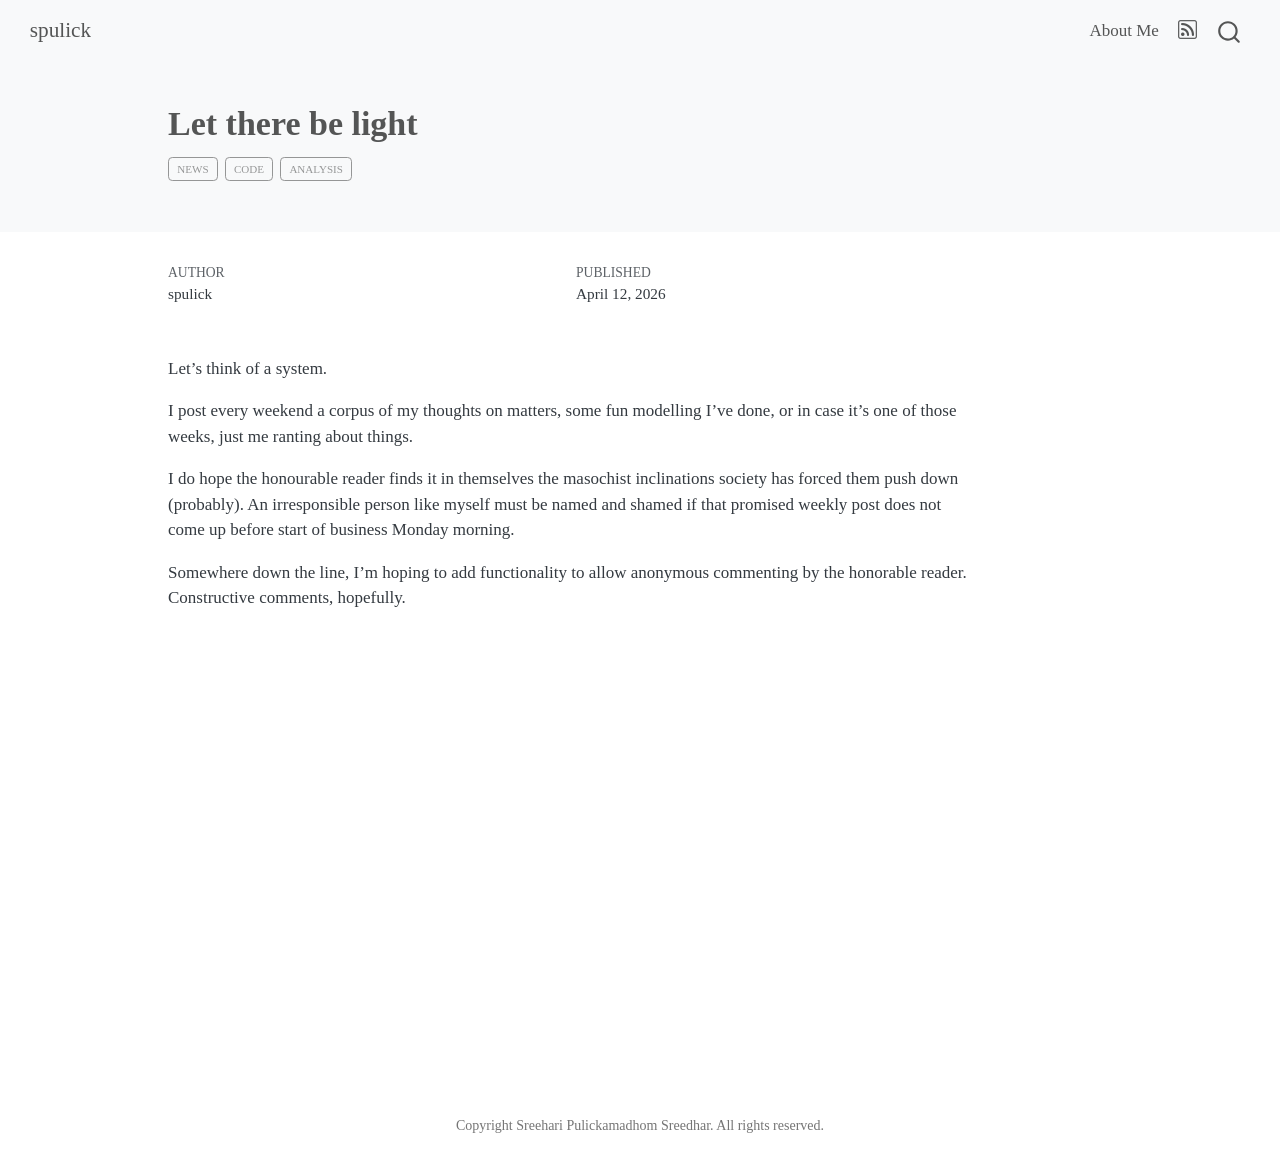
==== commit 6d57263a: "lolcat" ====
--- a/docs/posts/let-there-be-light/index.html
+++ b/docs/posts/let-there-be-light/index.html
@@ -24,41 +24,6 @@
   width: 0.8em;
   margin: 0 0.8em 0.2em -1em; /* quarto-specific, see https://github.com/quarto-dev/quarto-cli/issues/4556 */ 
   vertical-align: middle;
-}
-/* CSS for syntax highlighting */
-html { -webkit-text-size-adjust: 100%; }
-pre > code.sourceCode { white-space: pre; position: relative; }
-pre > code.sourceCode > span { display: inline-block; line-height: 1.25; }
-pre > code.sourceCode > span:empty { height: 1.2em; }
-.sourceCode { overflow: visible; }
-code.sourceCode > span { color: inherit; text-decoration: inherit; }
-div.sourceCode { margin: 1em 0; }
-pre.sourceCode { margin: 0; }
-@media screen {
-div.sourceCode { overflow: auto; }
-}
-@media print {
-pre > code.sourceCode { white-space: pre-wrap; }
-pre > code.sourceCode > span { text-indent: -5em; padding-left: 5em; }
-}
-pre.numberSource code
-  { counter-reset: source-line 0; }
-pre.numberSource code > span
-  { position: relative; left: -4em; counter-increment: source-line; }
-pre.numberSource code > span > a:first-child::before
-  { content: counter(source-line);
-    position: relative; left: -1em; text-align: right; vertical-align: baseline;
-    border: none; display: inline-block;
-    -webkit-touch-callout: none; -webkit-user-select: none;
-    -khtml-user-select: none; -moz-user-select: none;
-    -ms-user-select: none; user-select: none;
-    padding: 0 4px; width: 4em;
-  }
-pre.numberSource { margin-left: 3em;  padding-left: 4px; }
-div.sourceCode
-  {   }
-@media screen {
-pre > code.sourceCode > span > a:first-child::before { text-decoration: underline; }
 }
 </style>
 
@@ -162,7 +127,7 @@
 <header id="title-block-header" class="quarto-title-block default page-columns page-full">
   <div class="quarto-title-banner page-columns page-full">
     <div class="quarto-title column-body">
-      <div class="quarto-title-block"><div><h1 class="title">Let there be light</h1><button type="button" class="btn code-tools-button" id="quarto-code-tools-source"><i class="bi"></i> Code</button></div></div>
+      <h1 class="title">Let there be light</h1>
                                 <div class="quarto-categories">
                 <div class="quarto-category">news</div>
                 <div class="quarto-category">code</div>
@@ -212,7 +177,6 @@
 
 
 
-
 <a onclick="window.scrollTo(0, 0); return false;" role="button" id="quarto-back-to-top"><i class="bi bi-arrow-up"></i> Back to top</a></main> <!-- /main -->
 <script id="quarto-html-after-body" type="application/javascript">
   window.document.addEventListener("DOMContentLoaded", function (event) {
@@ -284,57 +248,6 @@
         container: window.document.getElementById('quarto-embedded-source-code-modal')
       });
       clipboardModal.on('success', onCopySuccess);
-    }
-    const viewSource = window.document.getElementById('quarto-view-source') ||
-                       window.document.getElementById('quarto-code-tools-source');
-    if (viewSource) {
-      const sourceUrl = viewSource.getAttribute("data-quarto-source-url");
-      viewSource.addEventListener("click", function(e) {
-        if (sourceUrl) {
-          // rstudio viewer pane
-          if (/\bcapabilities=\b/.test(window.location)) {
-            window.open(sourceUrl);
-          } else {
-            window.location.href = sourceUrl;
-          }
-        } else {
-          const modal = new bootstrap.Modal(document.getElementById('quarto-embedded-source-code-modal'));
-          modal.show();
-        }
-        return false;
-      });
-    }
-    function toggleCodeHandler(show) {
-      return function(e) {
-        const detailsSrc = window.document.querySelectorAll(".cell > details > .sourceCode");
-        for (let i=0; i<detailsSrc.length; i++) {
-          const details = detailsSrc[i].parentElement;
-          if (show) {
-            details.open = true;
-          } else {
-            details.removeAttribute("open");
-          }
-        }
-        const cellCodeDivs = window.document.querySelectorAll(".cell > .sourceCode");
-        const fromCls = show ? "hidden" : "unhidden";
-        const toCls = show ? "unhidden" : "hidden";
-        for (let i=0; i<cellCodeDivs.length; i++) {
-          const codeDiv = cellCodeDivs[i];
-          if (codeDiv.classList.contains(fromCls)) {
-            codeDiv.classList.remove(fromCls);
-            codeDiv.classList.add(toCls);
-          } 
-        }
-        return false;
-      }
-    }
-    const hideAllCode = window.document.getElementById("quarto-hide-all-code");
-    if (hideAllCode) {
-      hideAllCode.addEventListener("click", toggleCodeHandler(false));
-    }
-    const showAllCode = window.document.getElementById("quarto-show-all-code");
-    if (showAllCode) {
-      showAllCode.addEventListener("click", toggleCodeHandler(true));
     }
       var localhostRegex = new RegExp(/^(?:http|https):\/\/localhost\:?[0-9]*\//);
       var mailtoRegex = new RegExp(/^mailto:/);
@@ -671,23 +584,7 @@
       }
     }
   });
-  </script><div class="modal fade" id="quarto-embedded-source-code-modal" tabindex="-1" aria-labelledby="quarto-embedded-source-code-modal-label" aria-hidden="true"><div class="modal-dialog modal-dialog-scrollable"><div class="modal-content"><div class="modal-header"><h5 class="modal-title" id="quarto-embedded-source-code-modal-label">Source Code</h5><button class="btn-close" data-bs-dismiss="modal"></button></div><div class="modal-body"><div class="">
-<div class="code-copy-outer-scaffold"><div class="sourceCode" id="cb1" data-shortcodes="false"><pre class="sourceCode markdown code-with-copy"><code class="sourceCode markdown"><span id="cb1-1"><a href="#cb1-1" aria-hidden="true" tabindex="-1"></a><span class="co">---</span></span>
-<span id="cb1-2"><a href="#cb1-2" aria-hidden="true" tabindex="-1"></a><span class="an">title:</span><span class="co"> "Let there be light"</span></span>
-<span id="cb1-3"><a href="#cb1-3" aria-hidden="true" tabindex="-1"></a><span class="an">author:</span><span class="co"> "spulick"</span></span>
-<span id="cb1-4"><a href="#cb1-4" aria-hidden="true" tabindex="-1"></a><span class="an">date:</span><span class="co"> "2026-04-12"</span></span>
-<span id="cb1-5"><a href="#cb1-5" aria-hidden="true" tabindex="-1"></a><span class="an">categories:</span><span class="co"> [news, code, analysis]</span></span>
-<span id="cb1-6"><a href="#cb1-6" aria-hidden="true" tabindex="-1"></a><span class="co">#image: "image.jpg"</span></span>
-<span id="cb1-7"><a href="#cb1-7" aria-hidden="true" tabindex="-1"></a><span class="co">---</span></span>
-<span id="cb1-8"><a href="#cb1-8" aria-hidden="true" tabindex="-1"></a></span>
-<span id="cb1-9"><a href="#cb1-9" aria-hidden="true" tabindex="-1"></a>Let's think of a system. </span>
-<span id="cb1-10"><a href="#cb1-10" aria-hidden="true" tabindex="-1"></a></span>
-<span id="cb1-11"><a href="#cb1-11" aria-hidden="true" tabindex="-1"></a>I post every weekend a corpus of my thoughts on matters, some fun modelling I've done, or in case it's one of those weeks, just me ranting about things. </span>
-<span id="cb1-12"><a href="#cb1-12" aria-hidden="true" tabindex="-1"></a></span>
-<span id="cb1-13"><a href="#cb1-13" aria-hidden="true" tabindex="-1"></a>I do hope the honourable reader finds it in themselves the masochist inclinations society has forced them push down (probably). An irresponsible person like myself must be named and shamed if that promised weekly post does not come up before start of business Monday morning. </span>
-<span id="cb1-14"><a href="#cb1-14" aria-hidden="true" tabindex="-1"></a></span>
-<span id="cb1-15"><a href="#cb1-15" aria-hidden="true" tabindex="-1"></a>Somewhere down the line, I'm hoping to add functionality to allow anonymous commenting by the honorable reader. Constructive comments, hopefully.</span></code></pre></div><button title="Copy to Clipboard" class="code-copy-button" data-in-quarto-modal=""><i class="bi"></i></button></div>
-</div></div></div></div></div>
+  </script>
 </div> <!-- /content -->
 <footer class="footer">
   <div class="nav-footer">
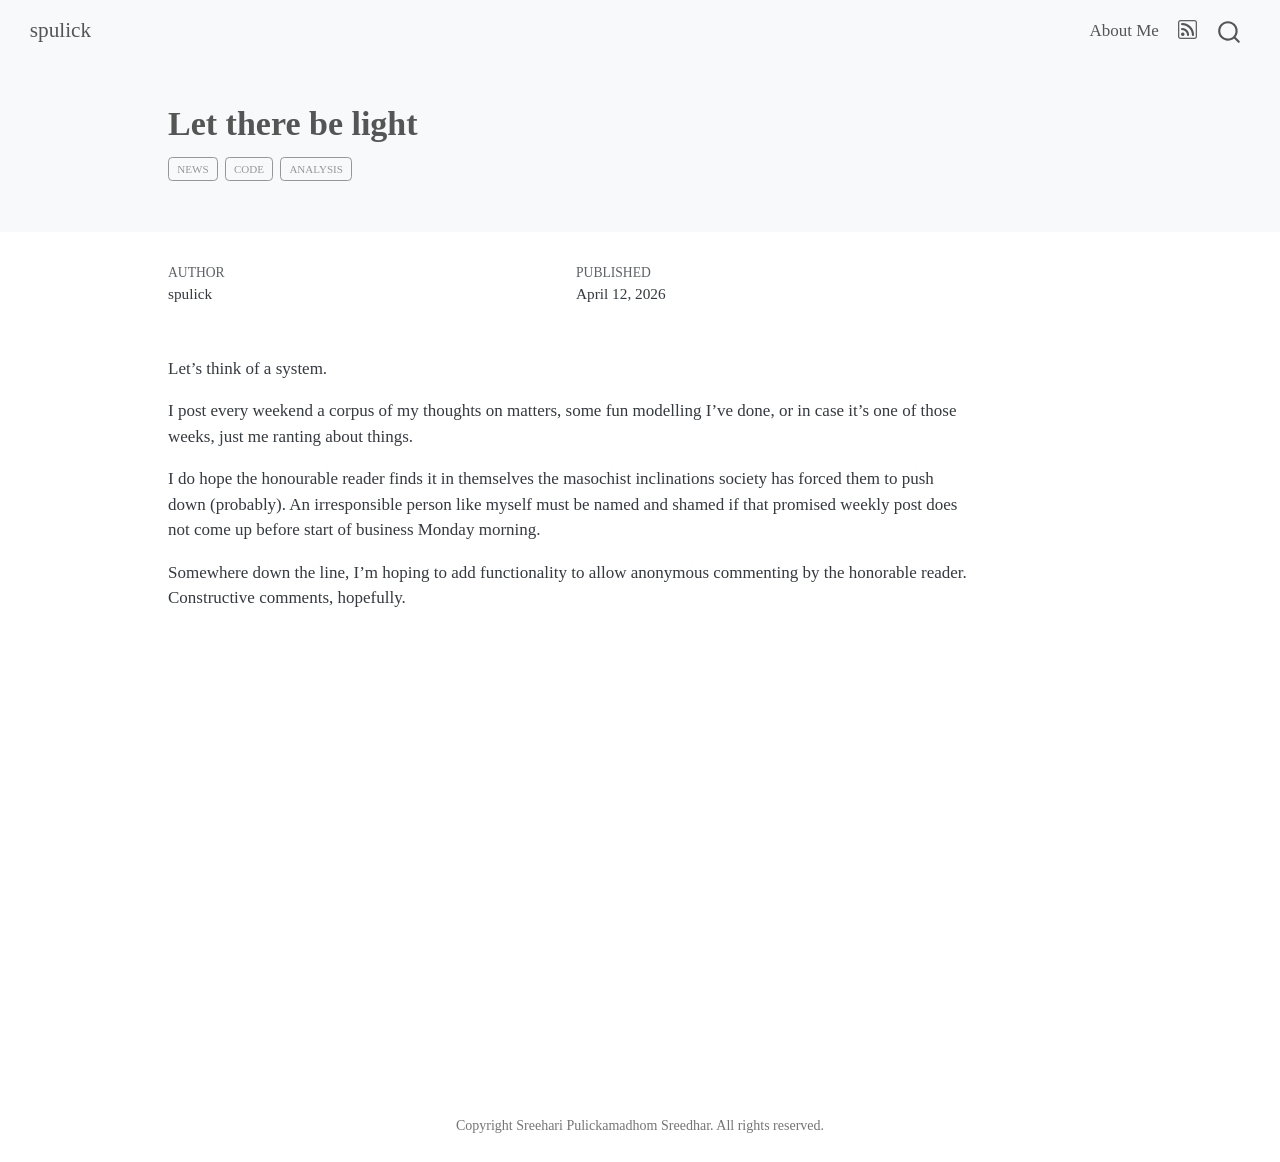
==== commit 6e8a642b: "lolcat" ====
--- a/docs/posts/let-there-be-light/index.html
+++ b/docs/posts/let-there-be-light/index.html
@@ -172,7 +172,7 @@
 
 <p>Let’s think of a system.</p>
 <p>I post every weekend a corpus of my thoughts on matters, some fun modelling I’ve done, or in case it’s one of those weeks, just me ranting about things.</p>
-<p>I do hope the honourable reader finds it in themselves the masochist inclinations society has forced them push down (probably). An irresponsible person like myself must be named and shamed if that promised weekly post does not come up before start of business Monday morning.</p>
+<p>I do hope the honourable reader finds it in themselves the masochist inclinations society has forced them to push down (probably). An irresponsible person like myself must be named and shamed if that promised weekly post does not come up before start of business Monday morning.</p>
 <p>Somewhere down the line, I’m hoping to add functionality to allow anonymous commenting by the honorable reader. Constructive comments, hopefully.</p>
 
 
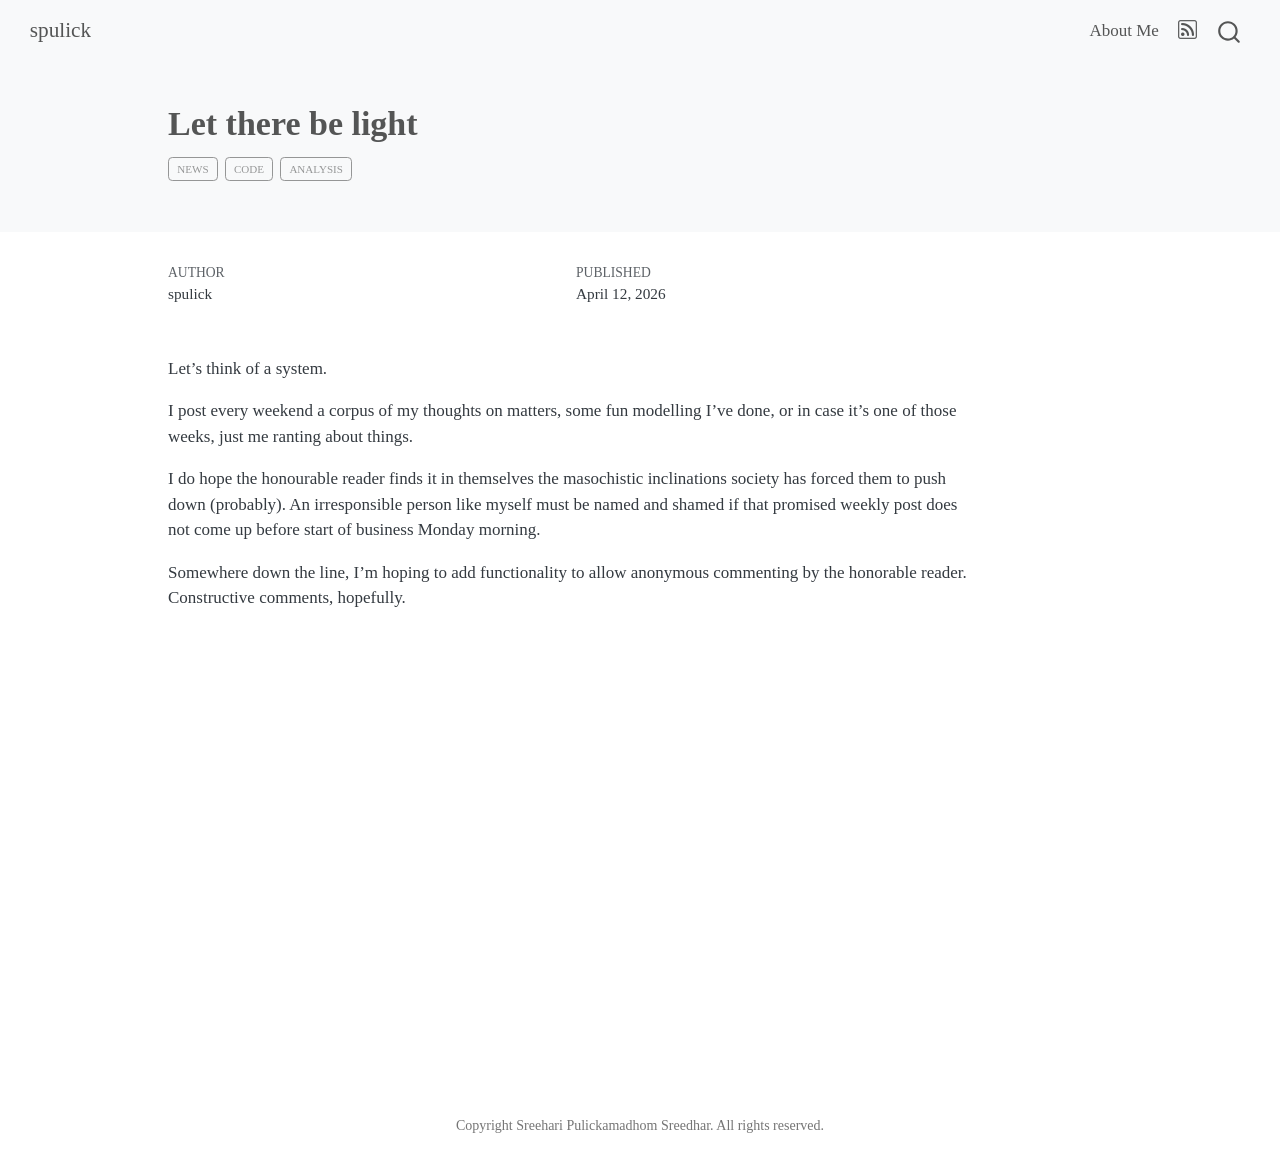
==== commit f0636e10: "lolcat" ====
--- a/docs/posts/let-there-be-light/index.html
+++ b/docs/posts/let-there-be-light/index.html
@@ -172,7 +172,7 @@
 
 <p>Let’s think of a system.</p>
 <p>I post every weekend a corpus of my thoughts on matters, some fun modelling I’ve done, or in case it’s one of those weeks, just me ranting about things.</p>
-<p>I do hope the honourable reader finds it in themselves the masochist inclinations society has forced them to push down (probably). An irresponsible person like myself must be named and shamed if that promised weekly post does not come up before start of business Monday morning.</p>
+<p>I do hope the honourable reader finds it in themselves the masochistic inclinations society has forced them to push down (probably). An irresponsible person like myself must be named and shamed if that promised weekly post does not come up before start of business Monday morning.</p>
 <p>Somewhere down the line, I’m hoping to add functionality to allow anonymous commenting by the honorable reader. Constructive comments, hopefully.</p>
 
 
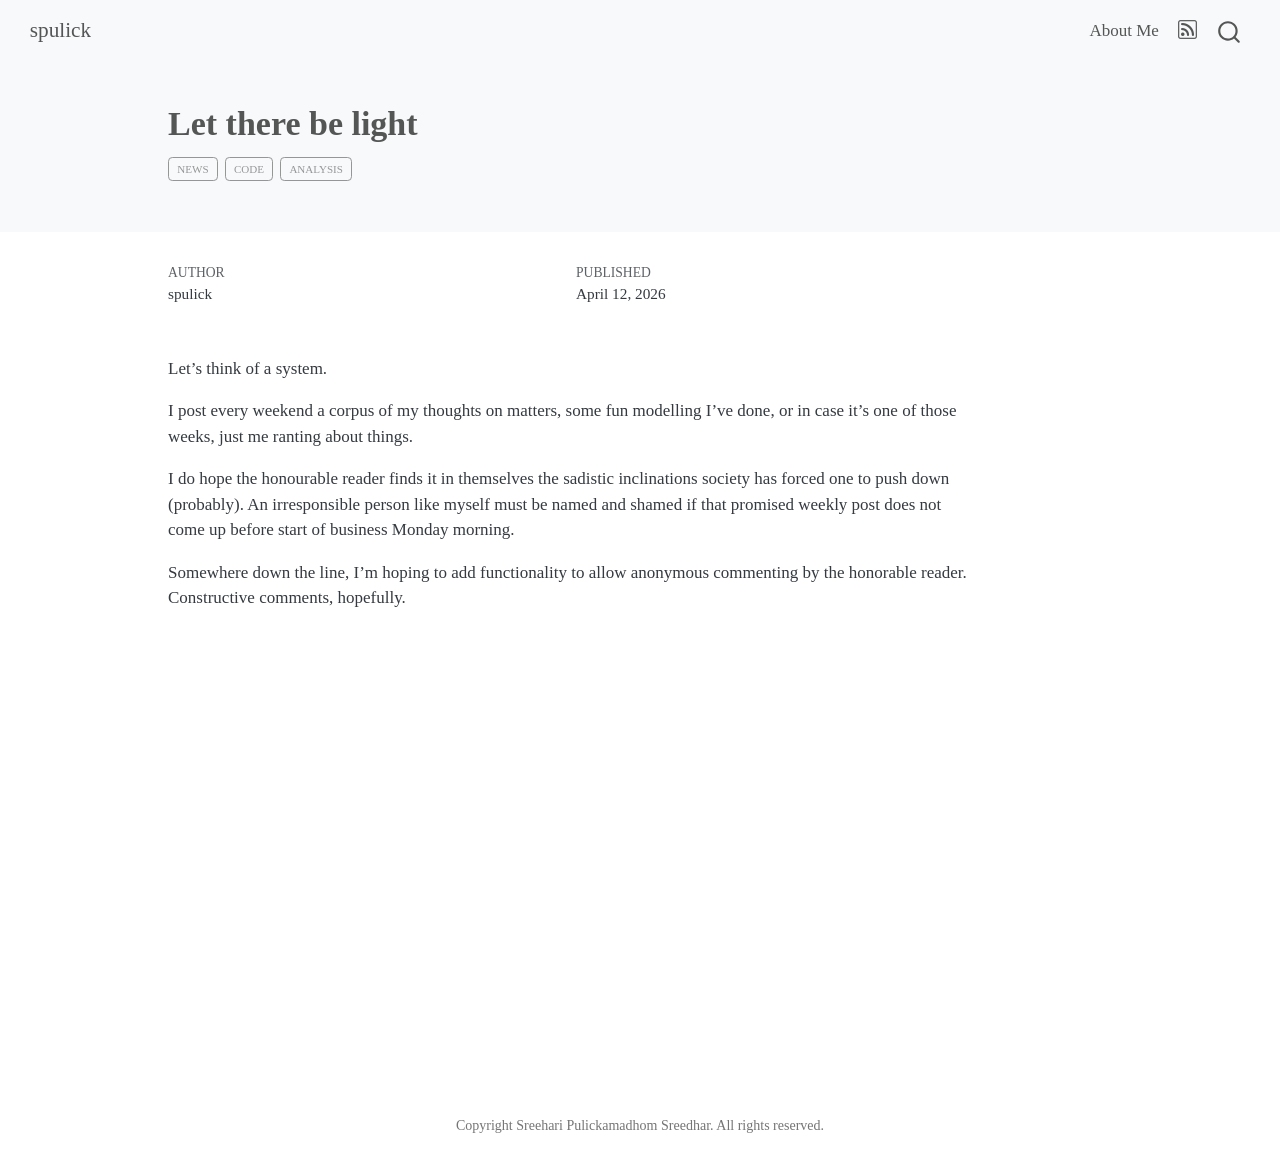
==== commit b5f3fa50: "fix post" ====
--- a/docs/posts/let-there-be-light/index.html
+++ b/docs/posts/let-there-be-light/index.html
@@ -172,7 +172,7 @@
 
 <p>Let’s think of a system.</p>
 <p>I post every weekend a corpus of my thoughts on matters, some fun modelling I’ve done, or in case it’s one of those weeks, just me ranting about things.</p>
-<p>I do hope the honourable reader finds it in themselves the masochistic inclinations society has forced them to push down (probably). An irresponsible person like myself must be named and shamed if that promised weekly post does not come up before start of business Monday morning.</p>
+<p>I do hope the honourable reader finds it in themselves the sadistic inclinations society has forced one to push down (probably). An irresponsible person like myself must be named and shamed if that promised weekly post does not come up before start of business Monday morning.</p>
 <p>Somewhere down the line, I’m hoping to add functionality to allow anonymous commenting by the honorable reader. Constructive comments, hopefully.</p>
 
 
